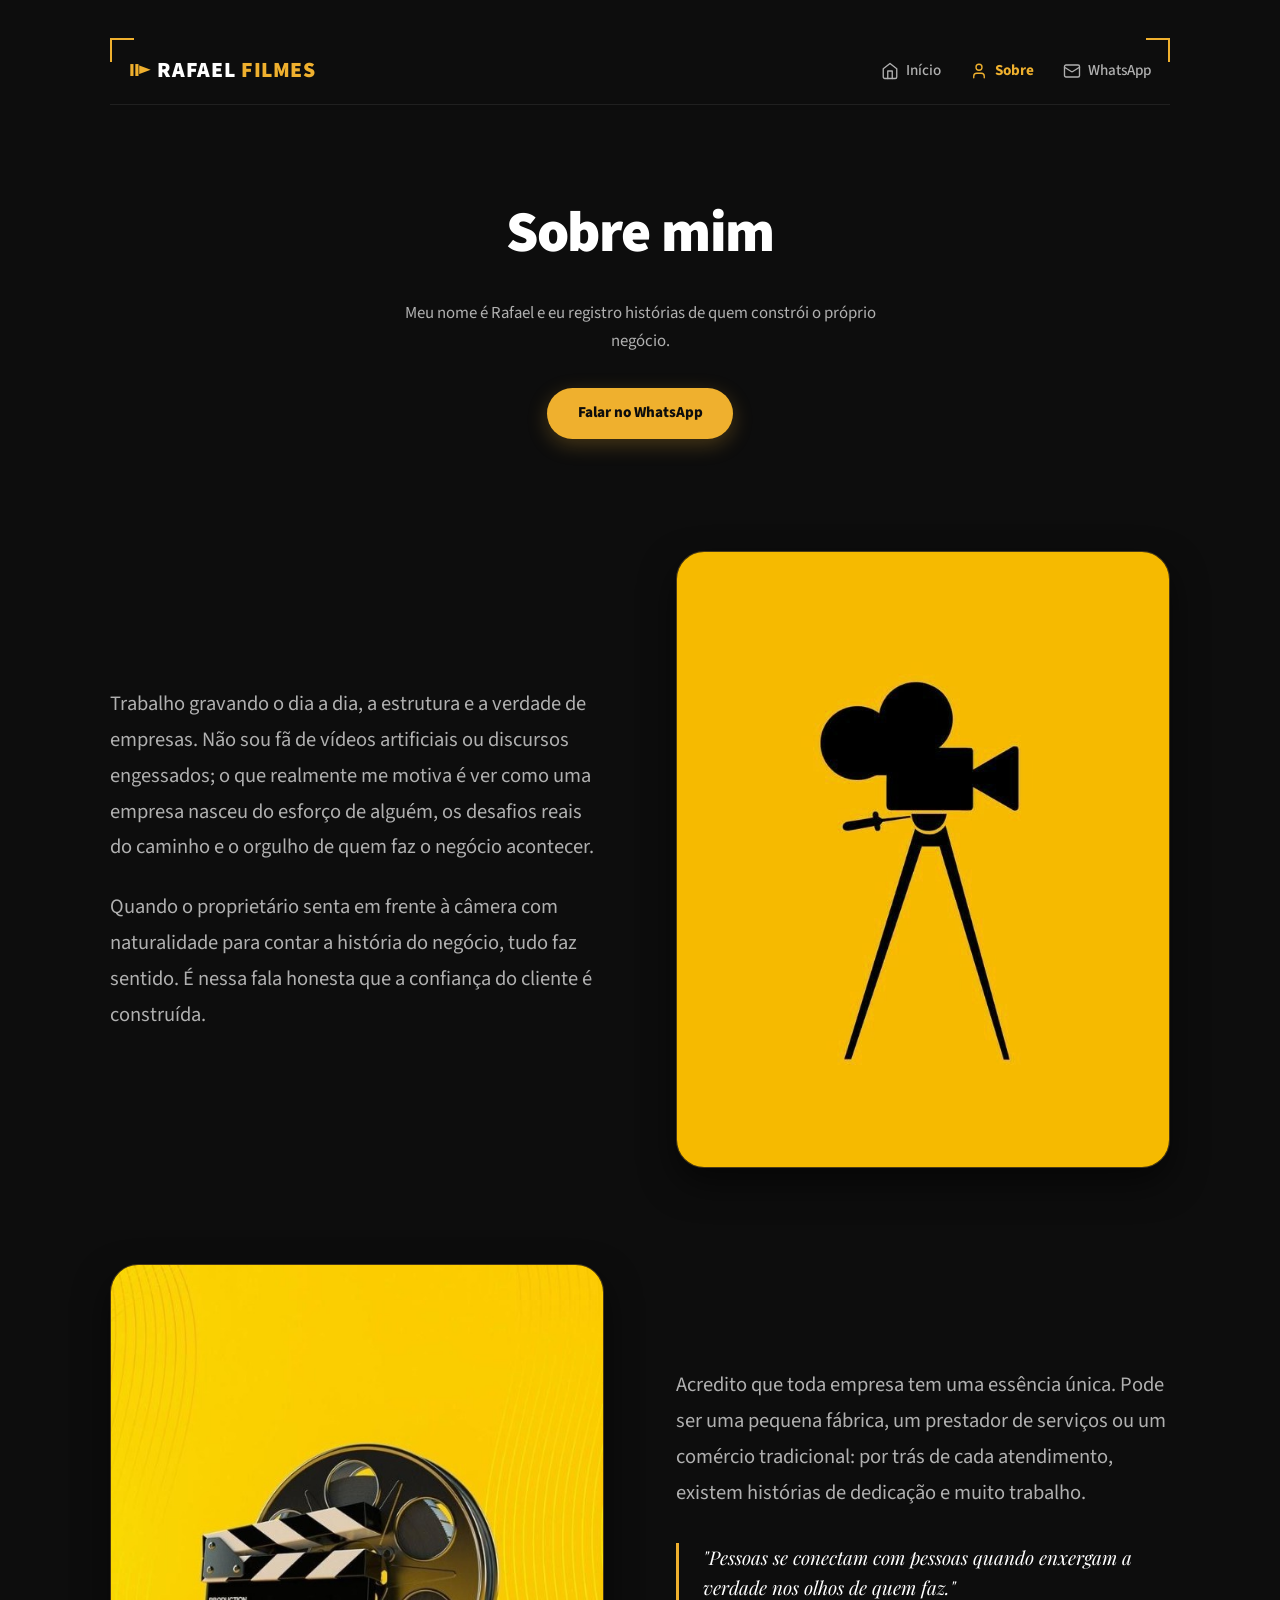
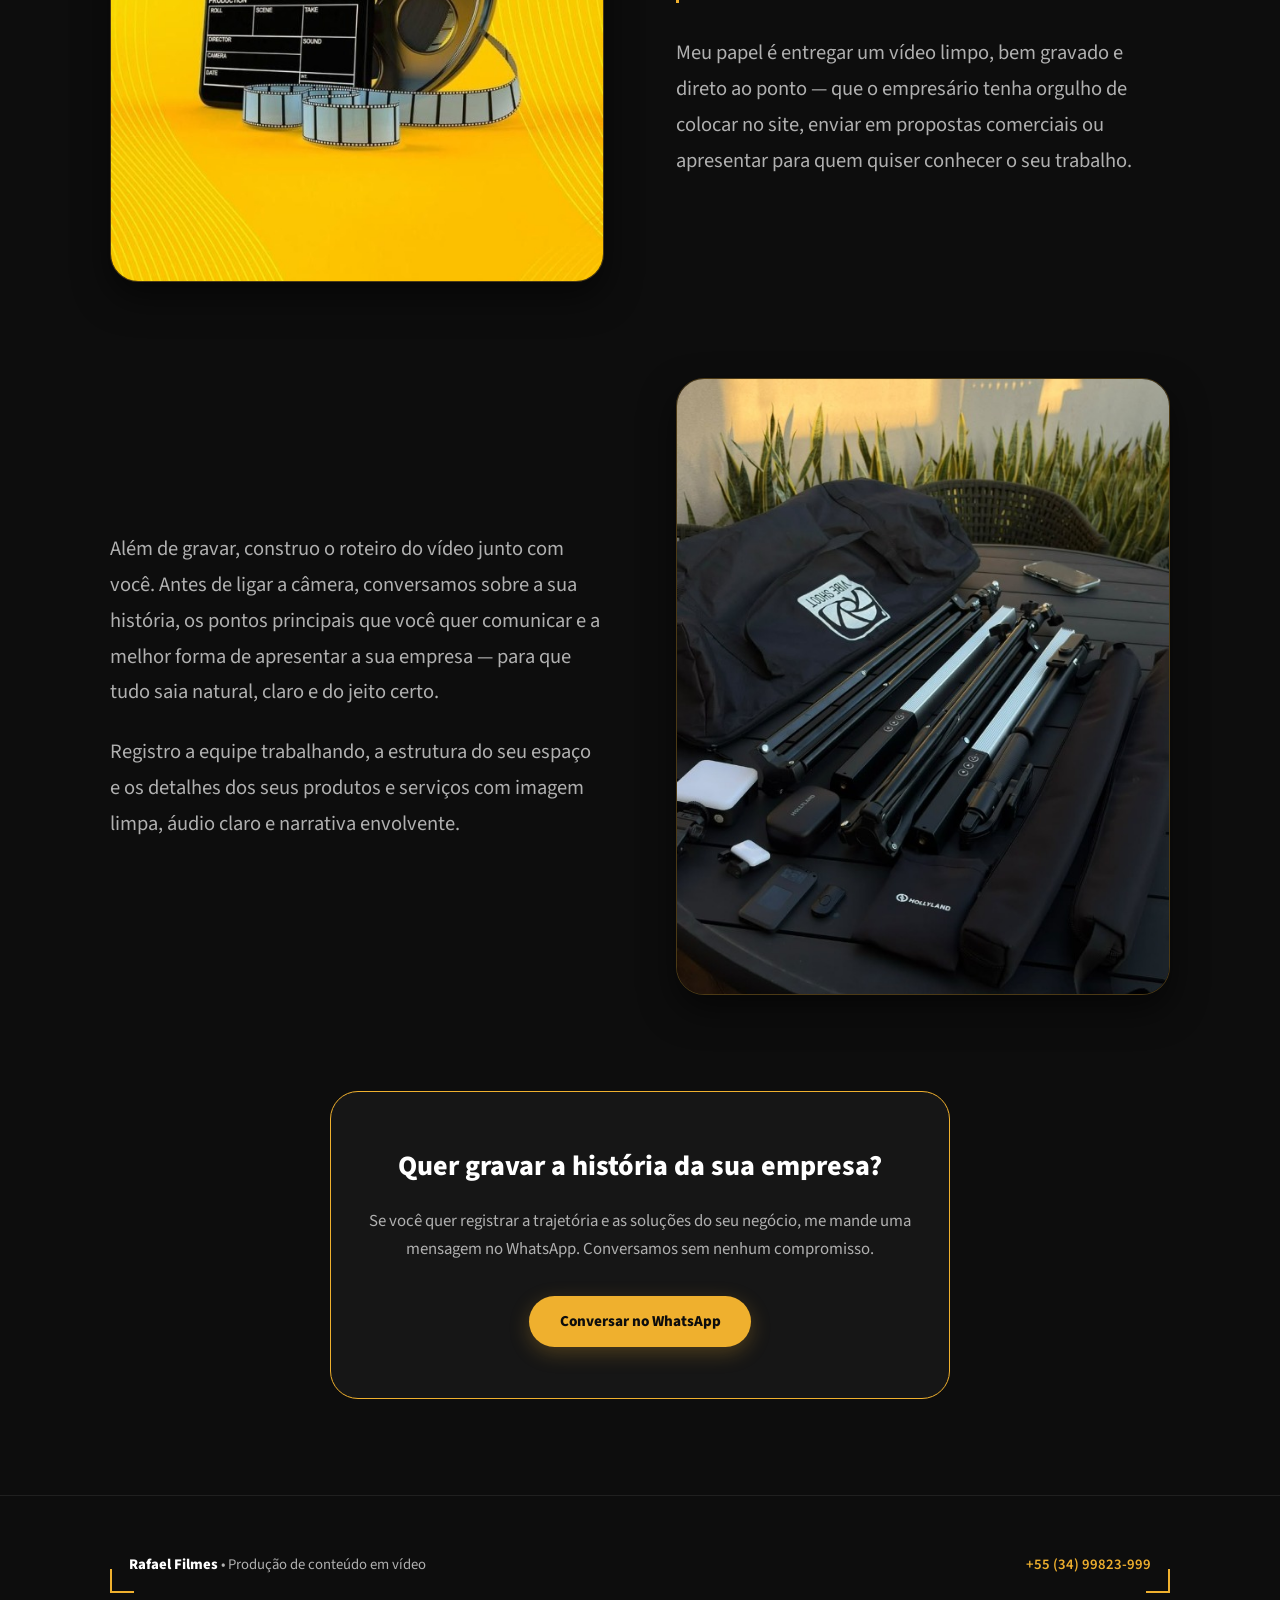
==== sobre.html @ fb89dd6b "perf(hero): trim static video frames, shorten scroll track, and contain camera size" ====
<!DOCTYPE html>
<html lang="pt-BR">
<head>
  <meta charset="UTF-8">
  <meta name="viewport" content="width=device-width, initial-scale=1.0">
  <title>Sobre &mdash; O Rafael</title>
  <meta name="description" content="Conheça um pouco sobre o trabalho da Rafael Filmes, registrando a trajetória e o dia a dia de empresas.">

  <!-- Fontes com proporções naturais e elegantes (sem achatamento) -->
  <link rel="preconnect" href="https://fonts.googleapis.com">
  <link rel="preconnect" href="https://fonts.gstatic.com" crossorigin>
  <link href="https://fonts.googleapis.com/css2?family=Playfair+Display:ital,wght@0,400;0,500;0,600;0,700;1,400;1,500;1,600&family=Source+Sans+3:ital,wght@0,300;0,400;0,500;0,600;0,700;0,900;1,300;1,400&display=swap" rel="stylesheet">

  <link rel="stylesheet" href="css/style.css?v=4">
</head>
<body>

  <!-- ==========================================================================
       HEADER MINIMALISTA
       ========================================================================== -->
  <header class="site-header">
    <div class="container header-row">
      <a href="index.html" class="logo">
        <span class="logo-icon">II&#9658;</span> RAFAEL <span class="logo-accent">FILMES</span>
      </a>

      <nav class="nav-links" id="navLinks">
        <a href="index.html" class="nav-item">
          <svg width="18" height="18" viewBox="0 0 24 24" fill="none" stroke="currentColor" stroke-width="1.8" stroke-linecap="round" stroke-linejoin="round">
            <path d="m3 9 9-7 9 7v11a2 2 0 0 1-2 2H5a2 2 0 0 1-2-2z"></path>
            <polyline points="9 22 9 12 15 12 15 22"></polyline>
          </svg>
          <span>Início</span>
        </a>

        <a href="sobre.html" class="nav-item active">
          <svg width="18" height="18" viewBox="0 0 24 24" fill="none" stroke="currentColor" stroke-width="1.8" stroke-linecap="round" stroke-linejoin="round">
            <path d="M19 21v-2a4 4 0 0 0-4-4H9a4 4 0 0 0-4 4v2"></path>
            <circle cx="12" cy="7" r="4"></circle>
          </svg>
          <span>Sobre</span>
        </a>

        <!-- Redirecionamento exclusivo para o WhatsApp -->
        <a href="https://wa.me/553499823999?text=Ol%C3%A1%20Rafael,%20vi%20sua%20p%C3%A1gina%20Sobre%20e%20gostaria%20de%20conversar%20sobre%20um%20v%C3%ADdeo." 
           class="nav-item" 
           target="_blank" 
           rel="noopener noreferrer">
          <svg width="18" height="18" viewBox="0 0 24 24" fill="none" stroke="currentColor" stroke-width="1.8" stroke-linecap="round" stroke-linejoin="round">
            <rect width="20" height="16" x="2" y="4" rx="2"></rect>
            <path d="m22 7-8.97 5.7a1.94 1.94 0 0 1-2.06 0L2 7"></path>
          </svg>
          <span>WhatsApp</span>
        </a>
      </nav>
    </div>
  </header>

  <!-- Cabeçalho Centralizado da Página — igual "Sobre mim" na referência -->
  <div class="container sobre-page-header">
    <h1 class="sobre-page-title">Sobre mim</h1>
    <p class="sobre-page-subtitle">
      Meu nome é Rafael e eu registro histórias de quem constrói o próprio negócio.
    </p>

    <!-- Apenas WhatsApp (sem outras redes sociais) -->
    <div class="sobre-wa-action">
      <a href="https://wa.me/553499823999?text=Ol%C3%A1%20Rafael,%20vi%20sua%20p%C3%A1gina%20Sobre%20e%20gostaria%20de%20conversar." 
         class="btn-pill-light" 
         target="_blank" 
         rel="noopener noreferrer">
        Falar no WhatsApp
      </a>
    </div>
  </div>

  <main class="container sobre-page">
    <!-- Bloco 1: Texto Esquerda | Foto Direita -->
    <section class="story-block">
      <div class="story-text">
        <p>
          Trabalho gravando o dia a dia, a estrutura e a verdade de empresas. Não sou fã de vídeos artificiais ou discursos engessados; o que realmente me motiva é ver como uma empresa nasceu do esforço de alguém, os desafios reais do caminho e o orgulho de quem faz o negócio acontecer.
        </p>
        <p>
          Quando o proprietário senta em frente à câmera com naturalidade para contar a história do negócio, tudo faz sentido. É nessa fala honesta que a <strong>confiança do cliente</strong> é construída.
        </p>
      </div>

      <div class="story-photo">
        <img src="img/sobre-foto-1.jpg" alt="Produção audiovisual Rafael Filmes">
      </div>
    </section>

    <!-- Bloco 2: Foto Esquerda | Texto Direita -->
    <section class="story-block reversed">
      <div class="story-text">
        <p>
          Acredito que toda empresa tem uma essência única. Pode ser uma pequena fábrica, um prestador de serviços ou um comércio tradicional: por trás de cada atendimento, existem histórias de dedicação e muito trabalho.
        </p>

        <div class="quote-box">
          <p class="quote-quote">
            "Pessoas se conectam com pessoas quando enxergam a verdade nos olhos de quem faz."
          </p>
        </div>

        <p>
          Meu papel é entregar um vídeo limpo, bem gravado e direto ao ponto — que o empresário tenha orgulho de colocar no site, enviar em propostas comerciais ou apresentar para quem quiser conhecer o seu trabalho.
        </p>
      </div>

      <div class="story-photo">
        <img src="img/sobre-foto-2.jpg" alt="Cinema e produção de vídeo Rafael Filmes">
      </div>
    </section>

    <!-- Bloco 3: Texto Esquerda | Foto com Câmera Direita -->
    <section class="story-block">
      <div class="story-text">
        <p>
          Além de gravar, <strong>construo o roteiro do vídeo</strong> junto com você. Antes de ligar a câmera, conversamos sobre a sua história, os pontos principais que você quer comunicar e a melhor forma de apresentar a sua empresa — para que tudo saia natural, claro e do jeito certo.
        </p>
        <p>
          Registro a equipe trabalhando, a estrutura do seu espaço e os detalhes dos seus produtos e serviços com imagem limpa, áudio claro e narrativa envolvente.
        </p>
      </div>

      <div class="story-photo">
        <img src="img/equipamentos-rafael.jpg" alt="Equipamentos de gravação Rafael Filmes">
      </div>
    </section>

    <!-- Convite Final Exclusivo para WhatsApp -->
    <section class="sobre-cta-box">
      <h2 class="sobre-cta-title">Quer gravar a história da sua empresa?</h2>
      <p class="sobre-cta-desc">
        Se você quer registrar a trajetória e as soluções do seu negócio, me mande uma mensagem no WhatsApp. Conversamos sem nenhum compromisso.
      </p>

      <a href="https://wa.me/553499823999?text=Ol%C3%A1%20Rafael,%20vi%20sua%20p%C3%A1gina%20Sobre%20e%20gostaria%20de%20conversar%20sobre%20um%20v%C3%ADdeo." 
         class="btn-pill-light" 
         target="_blank" 
         rel="noopener noreferrer">
        Conversar no WhatsApp
      </a>
    </section>

  </main>

  <!-- Rodapé Simples -->
  <footer class="site-footer">
    <div class="container footer-row">
      <span><strong>Rafael Filmes</strong> &bull; Produção de conteúdo em vídeo</span>
      <a href="https://wa.me/553499823999" target="_blank" rel="noopener noreferrer" class="footer-wa">
        +55 (34) 99823-999
      </a>
    </div>
  </footer>

  <!-- Script Menu Mobile -->
  <script>
    var menuToggle = document.getElementById('menuToggle');
    var navLinks = document.getElementById('navLinks');
    if (menuToggle && navLinks) {
      menuToggle.addEventListener('click', function () {
        var isOpen = navLinks.classList.toggle('is-open');
        menuToggle.classList.toggle('is-active', isOpen);
        menuToggle.setAttribute('aria-expanded', isOpen);
      });
      navLinks.querySelectorAll('.nav-item').forEach(function (link) {
        link.addEventListener('click', function () {
          navLinks.classList.remove('is-open');
          menuToggle.classList.remove('is-active');
          menuToggle.setAttribute('aria-expanded', 'false');
        });
      });
    }
  </script>

</body>
</html>
---- css/style.css ----
/* ==========================================================================
   RAFAEL FILMES // TIPOGRAFIA IDÊNTICA À REFERÊNCIA (caioaugusto.com)
   Fontes: Source Sans 3 (sans) + Playfair Display (serif)
   ========================================================================== */

:root {
  --bg: #0d0d0d;
  --bg-card: #161616;
  --surface-light: #f2f1ec;
  --text-cream: #ffffff;
  --text-muted: #b0b0b0;
  --text-subtle: #888888;
  --accent-gold: #efb02e;

  --border-subtle: rgba(239, 176, 46, 0.28);
  --border-hover: rgba(239, 176, 46, 0.75);

  --btn-light-bg: #efb02e;
  --btn-light-text: #0d0d0d;

  /* Fontes exatas da referência */
  --font-sans: 'Source Sans 3', 'Source Sans Pro', -apple-system, BlinkMacSystemFont, sans-serif;
  --font-serif: 'Playfair Display', Georgia, serif;
}

/* Reset */
*, *::before, *::after {
  box-sizing: border-box;
  margin: 0;
  padding: 0;
}

html {
  color-scheme: dark;
  font-size: 16px;
}

body {
  background-color: var(--bg);
  color: var(--text-cream);
  font-family: var(--font-sans);
  font-weight: 400;
  line-height: 1.7;
  -webkit-font-smoothing: antialiased;
  -moz-osx-font-smoothing: grayscale;
  min-height: 100vh;
  display: flex;
  flex-direction: column;
}

.container {
  width: 100%;
  max-width: 1060px;
  margin: 0 auto;
  padding: 0 2rem;
}

/* ==========================================================================
   HEADER (COM CANTONEIRAS DOURADAS DA IMAGEM)
   ========================================================================== */
.site-header {
  position: relative;
  padding: 2.4rem 0 1.5rem 0;
}

.header-row {
  position: relative;
  display: flex;
  align-items: center;
  justify-content: space-between;
  padding: 0.9rem 1.2rem;
  border-bottom: 1px solid rgba(255, 255, 255, 0.08);
}

.header-row::before,
.header-row::after {
  content: '';
  position: absolute;
  top: 0;
  width: 24px;
  height: 24px;
  border-top: 2px solid var(--accent-gold);
  pointer-events: none;
}

.header-row::before {
  left: 0;
  border-left: 2px solid var(--accent-gold);
}

.header-row::after {
  right: 0;
  border-right: 2px solid var(--accent-gold);
}

.logo {
  font-family: var(--font-sans);
  font-size: 1.35rem;
  font-weight: 900;
  color: var(--text-cream);
  text-decoration: none;
  letter-spacing: 0.03em;
  display: inline-flex;
  align-items: center;
  gap: 0.35rem;
}

.logo-icon {
  color: var(--accent-gold);
  font-size: 1.15rem;
  letter-spacing: -0.05em;
  margin-right: 0.15rem;
}

.logo-accent {
  color: var(--accent-gold);
}

.nav-links {
  display: flex;
  align-items: center;
  gap: 1.8rem;
}

.nav-item {
  display: inline-flex;
  align-items: center;
  gap: 0.45rem;
  color: var(--text-muted);
  text-decoration: none;
  font-family: var(--font-sans);
  font-size: 0.95rem;
  font-weight: 500;
  transition: color 0.2s ease;
}

.nav-item svg {
  stroke-width: 1.8;
}

.nav-item:hover,
.nav-item.active {
  color: var(--accent-gold);
}

.nav-item.active {
  font-weight: 700;
}

/* Botão Menu Hamburger no celular (estilo limpo minimalista) */
.menu-toggle {
  display: none;
  flex-direction: column;
  justify-content: center;
  align-items: center;
  gap: 5px;
  width: 38px;
  height: 38px;
  background: transparent;
  border: none;
  cursor: pointer;
  padding: 0;
  z-index: 100;
}

.menu-toggle span {
  display: block;
  width: 22px;
  height: 2px;
  background-color: var(--text-cream);
  border-radius: 2px;
  transition: transform 0.25s ease, opacity 0.25s ease;
}

.menu-toggle.is-active span:nth-child(1) {
  transform: translateY(7px) rotate(45deg);
}

.menu-toggle.is-active span:nth-child(2) {
  opacity: 0;
}

.menu-toggle.is-active span:nth-child(3) {
  transform: translateY(-7px) rotate(-45deg);
}

/* ==========================================================================
   HERO PRINCIPAL (VÍDEO DE FUNDO TRAVADO NO SCROLL + GRADIENTE DE LEITURA)
   ========================================================================== */
.hero-scroll-track {
  position: relative;
  height: 185vh;
}

.hero-sticky-stage {
  position: sticky;
  top: 0;
  height: 100vh;
  height: 100dvh;
  display: flex;
  flex-direction: column;
  background-color: var(--bg);
  overflow: hidden;
  z-index: 20;
}

.hero-bg-video-layer {
  position: absolute;
  inset: 0;
  width: 100%;
  height: 100%;
  z-index: 0;
  display: flex;
  align-items: center;
  justify-content: flex-end;
  padding-right: 4vw;
  padding-top: 3rem;
  pointer-events: none;
  overflow: hidden;
  background-color: var(--bg);
}

.hero-scroll-video {
  width: min(68vw, 820px);
  height: min(72vh, 520px);
  object-fit: contain;
  object-position: center center;
  display: block;
  background-color: var(--bg);
  pointer-events: none;
  user-select: none;
}

.hero-scroll-video::-webkit-media-controls {
  display: none !important;
}

.hero-bg-gradient {
  position: absolute;
  inset: 0;
  background:
    linear-gradient(
      90deg,
      rgba(13, 13, 13, 0.86) 0%,
      rgba(13, 13, 13, 0.62) 45%,
      rgba(13, 13, 13, 0.28) 100%
    ),
    linear-gradient(
      180deg,
      rgba(13, 13, 13, 0.55) 0%,
      rgba(13, 13, 13, 0.2) 50%,
      rgba(13, 13, 13, 0.85) 100%
    );
  pointer-events: none;
}

.hero-sticky-stage .site-header {
  position: relative;
  z-index: 3;
}

.hero-section-wrap {
  position: relative;
  z-index: 2;
  flex: 1;
  display: flex;
  align-items: center;
  padding-top: 2rem;
  padding-bottom: 3.5rem;
}

.hero-minimal {
  width: 100%;
  display: flex;
  align-items: center;
}

.hero-text-col {
  max-width: 580px;
  text-shadow: 0 2px 18px rgba(0, 0, 0, 0.75);
}

/* "EU SOU" — tiny, uppercase, muito apagado, letra-espaçada */
.hero-kicker {
  font-family: var(--font-sans);
  font-size: 0.72rem;
  letter-spacing: 0.28em;
  text-transform: uppercase;
  color: rgba(255, 255, 255, 0.78);
  margin-bottom: 0.8rem;
  font-weight: 400;
}

/* Nome principal — Source Sans 3, peso 900 (ultra bold), enorme */
.hero-name {
  font-family: var(--font-sans);
  font-size: clamp(3.2rem, 6vw, 4.8rem);
  font-weight: 900;
  color: var(--text-cream);
  line-height: 1.05;
  letter-spacing: -0.02em;
  margin-bottom: 1.2rem;
}

/* Subtítulo — Playfair Display, itálico, cor cream */
.hero-subtitle {
  font-family: var(--font-serif);
  font-size: clamp(1.15rem, 2vw, 1.45rem);
  font-style: italic;
  font-weight: 400;
  color: var(--text-cream);
  line-height: 1.45;
  margin-bottom: 1.6rem;
  opacity: 0.92;
}

/* Bio — Source Sans 3, peso 400 */
.hero-bio {
  font-family: var(--font-sans);
  font-size: 1.22rem;
  color: rgba(255, 255, 255, 0.88);
  line-height: 1.8;
  margin-bottom: 2.4rem;
  font-weight: 400;
}

.hero-actions {
  display: flex;
  align-items: center;
  gap: 1.2rem;
  flex-wrap: wrap;
}

/* Botão Principal Amarelo Âmbar (Estilo da Imagem) */
.btn-pill-light {
  display: inline-flex;
  align-items: center;
  justify-content: center;
  padding: 0.78rem 1.9rem;
  border-radius: 999px;
  background-color: var(--btn-light-bg);
  color: var(--btn-light-text);
  font-family: var(--font-sans);
  font-weight: 800;
  font-size: 0.95rem;
  text-decoration: none;
  transition: all 0.25s ease;
  box-shadow: 0 6px 20px rgba(239, 176, 46, 0.25);
  text-shadow: none;
}

.btn-pill-light:hover {
  background-color: #ffc247;
  transform: translateY(-2px);
  box-shadow: 0 10px 25px rgba(239, 176, 46, 0.4);
}

/* Botão Contorno "WhatsApp" */
.btn-pill-outline {
  display: inline-flex;
  align-items: center;
  gap: 0.6rem;
  padding: 0.75rem 1.8rem;
  border-radius: 999px;
  background-color: rgba(13, 13, 13, 0.45);
  backdrop-filter: blur(4px);
  color: var(--text-cream);
  border: 1.5px solid var(--accent-gold);
  font-family: var(--font-sans);
  font-weight: 600;
  font-size: 0.95rem;
  text-decoration: none;
  transition: all 0.25s ease;
  text-shadow: none;
}

.btn-pill-outline:hover {
  border-color: #ffc247;
  background-color: rgba(239, 176, 46, 0.14);
  transform: translateY(-2px);
}

/* ==========================================================================
   SEÇÃO ALGUNS TRABALHOS FEITOS POR MIM
   ========================================================================== */
.home-portfolio-section {
  padding: 5rem 0 6rem 0;
  border-top: 1px solid rgba(255, 255, 255, 0.08);
}

.portfolio-header {
  text-align: center;
  max-width: 680px;
  margin: 0 auto 3.5rem auto;
}

.portfolio-kicker {
  font-family: var(--font-sans);
  font-size: 0.75rem;
  letter-spacing: 0.24em;
  text-transform: uppercase;
  color: var(--accent-gold);
  margin-bottom: 0.8rem;
  font-weight: 700;
}

.portfolio-title {
  font-family: var(--font-sans);
  font-size: clamp(2rem, 3.8vw, 2.6rem);
  font-weight: 900;
  color: var(--text-cream);
  line-height: 1.15;
  letter-spacing: -0.02em;
  margin-bottom: 1rem;
}

.portfolio-subtitle {
  font-family: var(--font-sans);
  font-size: 1.1rem;
  color: var(--text-muted);
  line-height: 1.7;
}

.portfolio-grid {
  display: grid;
  grid-template-columns: repeat(3, 1fr);
  gap: 2rem;
}

.portfolio-card {
  background-color: var(--bg-card);
  border: 1.5px solid var(--border-subtle);
  border-radius: 20px;
  overflow: hidden;
  transition: transform 0.25s ease, border-color 0.25s ease, box-shadow 0.25s ease;
  display: flex;
  flex-direction: column;
}

.portfolio-card:hover {
  transform: translateY(-4px);
  border-color: var(--accent-gold);
  box-shadow: 0 16px 36px rgba(0, 0, 0, 0.55);
}

.portfolio-video-wrap {
  width: 100%;
  aspect-ratio: 9 / 16;
  background-color: #090909;
  position: relative;
  overflow: hidden;
  cursor: pointer;
}

.portfolio-video {
  width: 100%;
  height: 100%;
  object-fit: cover;
  display: block;
}

.portfolio-play-btn {
  position: absolute;
  top: 50%;
  left: 50%;
  transform: translate(-50%, -50%);
  width: auto;
  height: auto;
  border: none;
  background: transparent;
  color: #ffffff;
  filter: drop-shadow(0 3px 10px rgba(0, 0, 0, 0.7));
  display: flex;
  align-items: center;
  justify-content: center;
  padding: 0;
  cursor: pointer;
  transition: opacity 0.25s ease, transform 0.25s ease, color 0.25s ease;
}

.portfolio-play-btn svg {
  width: 44px;
  height: 44px;
}

.portfolio-video-wrap:hover .portfolio-play-btn {
  transform: translate(-50%, -50%) scale(1.12);
  background: transparent;
  color: var(--accent-gold);
}

.portfolio-video-wrap.is-playing .portfolio-play-btn {
  opacity: 0;
  pointer-events: none;
}

.portfolio-card-info {
  padding: 1.4rem 1.4rem 1.6rem 1.4rem;
  display: flex;
  flex-direction: column;
  gap: 0.4rem;
}

.portfolio-card-category {
  font-family: var(--font-sans);
  font-size: 0.75rem;
  letter-spacing: 0.16em;
  text-transform: uppercase;
  color: var(--accent-gold);
  font-weight: 700;
}

.portfolio-card-title {
  font-family: var(--font-sans);
  font-size: 1.15rem;
  font-weight: 700;
  color: var(--text-cream);
  line-height: 1.3;
}

.portfolio-footer-cta {
  display: flex;
  justify-content: center;
  margin-top: 2.8rem;
}

/* ==========================================================================
   SEÇÃO: SERVIÇOS E COMO CONTRATAR (AGREGAMENTOS DA IMAGEM ENVIADA)
   ========================================================================== */
.services-clapper-section {
  padding: 5.5rem 0 6rem 0;
  border-top: 1px solid rgba(255, 255, 255, 0.08);
}

/* Claquete Cinematográfica */
.clapper-banner {
  margin-bottom: 3.5rem;
}

.clapper-stripes {
  height: 44px;
  border-radius: 10px 10px 0 0;
  background-color: #121212;
  background-image:
    linear-gradient(180deg, transparent 42%, #0d0d0d 42%, #0d0d0d 58%, transparent 58%),
    repeating-linear-gradient(
      -62deg,
      var(--accent-gold) 0px,
      var(--accent-gold) 22px,
      #141414 22px,
      #141414 44px
    );
  border: 1px solid rgba(239, 176, 46, 0.4);
  border-bottom: none;
}

.clapper-headline-box {
  background-color: #111111;
  border: 1.5px solid rgba(255, 255, 255, 0.75);
  padding: 2rem 2.2rem;
}

.clapper-headline {
  font-family: var(--font-sans);
  font-size: clamp(1.85rem, 4.5vw, 3.1rem);
  font-weight: 900;
  color: #ffffff;
  line-height: 1.12;
  letter-spacing: 0.01em;
  text-transform: uppercase;
}

/* Blocos de Serviços */
.services-block {
  margin-bottom: 3rem;
}

.services-section-label {
  font-family: var(--font-sans);
  font-size: 1.5rem;
  font-weight: 800;
  color: #ffffff;
  margin-bottom: 1.2rem;
  letter-spacing: -0.01em;
}

.services-cards-grid {
  display: grid;
  grid-template-columns: repeat(2, 1fr);
  gap: 1.5rem;
}

/* Cards Claros Off-White (#F2F1EC) — "Como posso te atender" */
.service-card-light {
  background-color: var(--surface-light);
  color: #111111;
  border-radius: 20px;
  padding: 2rem 1.8rem;
  box-shadow: 0 12px 30px rgba(0, 0, 0, 0.35);
}

.service-card-light .service-card-title {
  font-family: var(--font-sans);
  font-size: 1.45rem;
  font-weight: 900;
  color: #0d0d0d;
  margin-bottom: 0.2rem;
}

.service-card-light .service-card-sub {
  font-family: var(--font-sans);
  font-size: 1rem;
  color: #666666;
  margin-bottom: 1.3rem;
  font-weight: 400;
}

.service-card-light .service-bullet-list {
  list-style: none;
  display: flex;
  flex-direction: column;
  gap: 0.65rem;
}

.service-card-light .service-bullet-list li {
  position: relative;
  padding-left: 1.25rem;
  font-size: 1.05rem;
  font-weight: 500;
  color: #1c1c1c;
  line-height: 1.45;
}

.service-card-light .service-bullet-list li::before {
  content: '';
  position: absolute;
  left: 0;
  top: 0.52em;
  width: 8px;
  height: 8px;
  border-radius: 50%;
  background-color: var(--accent-gold);
}

/* Cards Escuros com Borda Dourada — "Como contratar" */
.service-card-dark {
  background-color: var(--bg-card);
  border: 1.5px solid var(--accent-gold);
  border-radius: 20px;
  padding: 2rem 1.8rem;
  color: #ffffff;
  display: flex;
  flex-direction: column;
}

.service-card-dark .service-card-title {
  font-family: var(--font-sans);
  font-size: 1.45rem;
  font-weight: 900;
  color: #ffffff;
  margin-bottom: 0.2rem;
}

.service-card-dark .service-card-sub {
  font-family: var(--font-sans);
  font-size: 1rem;
  color: #9e9e9e;
  margin-bottom: 1.3rem;
  font-weight: 400;
}

.service-card-dark .service-bullet-list {
  list-style: none;
  display: flex;
  flex-direction: column;
  gap: 0.65rem;
}

.service-card-dark .service-bullet-list li {
  position: relative;
  padding-left: 1.25rem;
  font-size: 1.05rem;
  font-weight: 400;
  color: #e8e8e8;
  line-height: 1.45;
}

.service-card-dark .service-bullet-list li::before {
  content: '';
  position: absolute;
  left: 0;
  top: 0.52em;
  width: 8px;
  height: 8px;
  border-radius: 50%;
  background-color: var(--accent-gold);
}

/* Aviso Sem Multa dentro do Card Recorrente */
.service-badge-notice {
  margin-top: 1.5rem;
  background-color: #242424;
  border-radius: 14px;
  padding: 1rem 1.15rem;
  display: flex;
  align-items: center;
  gap: 0.85rem;
  color: #ffffff;
  font-size: 0.96rem;
  line-height: 1.35;
}

.service-badge-notice svg {
  color: var(--accent-gold);
  flex-shrink: 0;
}

/* Botão Largo Amarelo Âmbar: "Faça seu orçamento" */
.cta-banner-amber {
  margin-top: 0.5rem;
  display: flex;
  align-items: center;
  justify-content: space-between;
  width: 100%;
  background-color: var(--accent-gold);
  color: #0d0d0d;
  text-decoration: none;
  padding: 1.45rem 2.2rem;
  border-radius: 20px;
  font-family: var(--font-sans);
  font-size: clamp(1.35rem, 2.5vw, 1.75rem);
  font-weight: 900;
  letter-spacing: -0.01em;
  transition: transform 0.25s ease, background-color 0.25s ease, box-shadow 0.25s ease;
  box-shadow: 0 12px 30px rgba(239, 176, 46, 0.22);
}

.cta-banner-amber:hover {
  background-color: #ffc247;
  transform: translateY(-3px);
  box-shadow: 0 16px 36px rgba(239, 176, 46, 0.36);
}

/* ==========================================================================
   SEÇÃO SOBRE CENTRALIZADA (IDÊNTICA À REFERÊNCIA)
   ========================================================================== */
.home-sobre-section {
  padding: 6.5rem 0 7rem 0;
  border-top: 1px solid rgba(255, 255, 255, 0.08);
  text-align: center;
}

.home-sobre-title {
  font-family: var(--font-sans);
  font-size: clamp(2rem, 3.8vw, 2.6rem);
  font-weight: 900;
  color: var(--text-cream);
  margin-bottom: 1.4rem;
  letter-spacing: -0.015em;
}

.home-sobre-desc {
  font-family: var(--font-sans);
  font-size: 1.2rem;
  font-weight: 400;
  line-height: 1.8;
  color: var(--text-muted);
  max-width: 660px;
  margin: 0 auto 2.2rem auto;
}

.home-sobre-link {
  display: inline-flex;
  align-items: center;
  gap: 0.4rem;
  font-family: var(--font-sans);
  font-size: 0.85rem;
  font-weight: 700;
  letter-spacing: 0.16em;
  text-transform: uppercase;
  color: var(--accent-gold);
  text-decoration: none;
  border-bottom: 1.5px solid var(--accent-gold);
  padding-bottom: 0.35rem;
  transition: all 0.25s ease;
}

.home-sobre-link:hover {
  color: #ffffff;
  border-color: #ffffff;
  transform: translateY(-1px);
}

/* ==========================================================================
   PÁGINA SOBRE MIM (SOBRE.HTML)
   ========================================================================== */

/* Cabeçalho centralizado da página Sobre — igual "Sobre mim" na referência */
.sobre-page-header {
  text-align: center;
  padding: 3.5rem 0 2.5rem 0;
}

/* "Sobre mim" — Source Sans 3, peso 700, grande */
.sobre-page-title {
  font-family: var(--font-sans);
  font-size: clamp(2.4rem, 5vw, 3.6rem);
  font-weight: 900;
  color: var(--text-cream);
  margin-bottom: 1rem;
  letter-spacing: -0.02em;
}

/* Subtítulo da página Sobre — peso 400, cor muted */
.sobre-page-subtitle {
  font-family: var(--font-sans);
  font-size: 1.05rem;
  font-weight: 400;
  color: var(--text-muted);
  max-width: 500px;
  margin: 0 auto 2rem auto;
  line-height: 1.7;
}

.sobre-page {
  padding: 0 0 6rem 0;
  flex: 1;
}

.sobre-hero-quote {
  text-align: center;
  max-width: 740px;
  margin: 0 auto 3rem auto;
}

.sobre-lead-quote {
  font-family: var(--font-serif);
  font-size: clamp(1.4rem, 2.5vw, 1.9rem);
  font-style: italic;
  font-weight: 400;
  color: var(--text-cream);
  line-height: 1.5;
  margin-bottom: 2rem;
}

.sobre-wa-action {
  display: flex;
  justify-content: center;
  margin-bottom: 4.5rem;
}

/* Blocos Alternados */
.story-block {
  display: grid;
  grid-template-columns: 1fr 1fr;
  gap: 4.5rem;
  align-items: center;
  margin-bottom: 6rem;
}

.story-block.reversed {
  direction: rtl;
}

.story-block.reversed > * {
  direction: ltr;
}

.story-text {
  font-family: var(--font-sans);
  font-size: 1.28rem;
  font-weight: 400;
  line-height: 1.75;
  color: var(--text-muted);
}

.story-text p {
  margin-bottom: 1.5rem;
}

.story-text p:last-child {
  margin-bottom: 0;
}

.story-text strong {
  color: var(--text-muted);
  font-weight: 400;
}

.quote-box {
  margin: 2rem 0;
  padding-left: 1.5rem;
  border-left: 3px solid var(--accent-gold);
}

.quote-quote {
  font-family: var(--font-serif);
  font-style: italic;
  font-size: 1.18rem;
  color: var(--text-cream);
  line-height: 1.6;
  margin-bottom: 0.4rem;
}

.quote-author {
  font-family: var(--font-sans);
  font-size: 0.8rem;
  color: var(--text-subtle);
  letter-spacing: 0.05em;
  text-transform: uppercase;
  font-weight: 600;
}

.story-photo {
  border-radius: 28px;
  overflow: hidden;
  aspect-ratio: 4 / 5;
  box-shadow: 0 15px 35px rgba(0, 0, 0, 0.55);
  border: 1.5px solid var(--border-subtle);
}

.story-photo img {
  width: 100%;
  height: 100%;
  object-fit: cover;
  display: block;
}

/* Convite Final do Sobre */
.sobre-cta-box {
  text-align: center;
  max-width: 620px;
  margin: 4rem auto 0 auto;
  padding: 3.2rem 2rem;
  background: var(--bg-card);
  border: 1.5px solid var(--accent-gold);
  border-radius: 28px;
}

.sobre-cta-title {
  font-family: var(--font-sans);
  font-size: 1.75rem;
  font-weight: 800;
  color: var(--text-cream);
  margin-bottom: 1rem;
}

.sobre-cta-desc {
  font-family: var(--font-sans);
  font-size: 1.05rem;
  color: var(--text-muted);
  font-weight: 400;
  line-height: 1.7;
  margin-bottom: 2rem;
}

/* ==========================================================================
   RODAPÉ (COM CANTONEIRAS DOURADAS DA IMAGEM)
   ========================================================================== */
.site-footer {
  padding: 2.5rem 0;
  border-top: 1px solid rgba(255, 255, 255, 0.08);
  margin-top: auto;
}

.footer-row {
  position: relative;
  display: flex;
  align-items: center;
  justify-content: space-between;
  flex-wrap: wrap;
  gap: 1rem;
  padding: 1rem 1.2rem;
  font-family: var(--font-sans);
  font-size: 0.92rem;
  color: var(--text-muted);
}

.footer-row strong {
  color: #ffffff;
  font-weight: 800;
}

.footer-row::before,
.footer-row::after {
  content: '';
  position: absolute;
  bottom: 0;
  width: 24px;
  height: 24px;
  border-bottom: 2px solid var(--accent-gold);
  pointer-events: none;
}

.footer-row::before {
  left: 0;
  border-left: 2px solid var(--accent-gold);
}

.footer-row::after {
  right: 0;
  border-right: 2px solid var(--accent-gold);
}

.footer-wa {
  color: var(--accent-gold);
  font-weight: 600;
  text-decoration: none;
  transition: color 0.2s ease;
}

.footer-wa:hover {
  color: #ffffff;
}

/* ==========================================================================
   RESPONSIVIDADE (CELULAR IDÊNTICO ÀS IMAGENS DE REFERÊNCIA)
   ========================================================================== */
@media (max-width: 768px) {
  .container {
    padding: 0 1.5rem;
  }

  /* Header Mobile: Links lado a lado no canto superior direito */
  .site-header {
    padding: 1.2rem 0 0.8rem 0;
  }

  .header-row {
    padding: 0.7rem 0.65rem;
    gap: 0.5rem;
  }

  .logo {
    font-size: 0.92rem;
    gap: 0.22rem;
    white-space: nowrap;
  }

  .logo-icon {
    font-size: 0.85rem;
  }

  .menu-toggle {
    display: none !important;
  }

  .nav-links {
    display: flex;
    align-items: center;
    gap: 0.7rem;
  }

  .nav-item {
    font-size: 0.8rem;
    gap: 0.25rem;
    white-space: nowrap;
  }

  .nav-item svg {
    width: 14px;
    height: 14px;
  }

  .services-cards-grid {
    grid-template-columns: 1fr;
  }

  .clapper-headline-box {
    padding: 1.5rem 1.3rem;
  }

  .cta-banner-amber {
    padding: 1.25rem 1.5rem;
    font-size: 1.25rem;
  }

  /* Hero Mobile (Vídeo de fundo com gradiente de leitura e textos centralizados) */
  .hero-scroll-track {
    height: 175vh;
  }

  .hero-bg-video-layer {
    justify-content: center;
    padding-right: 0;
    padding-top: 1.5rem;
  }

  .hero-scroll-video {
    width: 94vw;
    height: 50vh;
    object-fit: contain;
    object-position: center center;
  }

  .hero-bg-gradient {
    background:
      radial-gradient(
        circle at center,
        rgba(13, 13, 13, 0.58) 0%,
        rgba(13, 13, 13, 0.86) 100%
      );
  }

  .hero-section-wrap {
    padding-top: 1.5rem;
    padding-bottom: 2.5rem;
  }

  .hero-minimal {
    display: flex;
    flex-direction: column;
    justify-content: center;
    align-items: center;
  }

  .hero-text-col {
    text-align: center;
    max-width: 100%;
    margin: 0 auto;
  }

  .hero-kicker {
    text-align: center;
    font-size: 0.74rem;
    letter-spacing: 0.26em;
    margin-bottom: 0.7rem;
  }

  .hero-name {
    text-align: center;
    font-size: clamp(2.8rem, 11vw, 3.8rem);
    font-weight: 900;
    line-height: 1.05;
    letter-spacing: -0.02em;
    margin-bottom: 0.85rem;
  }

  .hero-subtitle {
    text-align: center;
    font-size: 1.2rem;
    line-height: 1.45;
    margin-bottom: 1.3rem;
    opacity: 0.92;
  }

  .hero-bio {
    text-align: center;
    font-size: 1.04rem;
    line-height: 1.72;
    margin: 0 auto 2rem auto;
    max-width: 480px;
  }

  .hero-actions {
    display: flex;
    justify-content: center;
    align-items: center;
    gap: 0.9rem;
    flex-wrap: wrap;
  }

  /* Carrossel de Vídeos no Celular (Deslizar/Arrastar para o lado - Imagem 2) */
  .home-portfolio-section {
    padding: 4.5rem 0 5rem 0;
  }

  .portfolio-header {
    margin-bottom: 2.2rem;
  }

  .portfolio-title {
    font-size: clamp(2rem, 8vw, 2.6rem);
  }

  .portfolio-grid {
    display: flex;
    flex-direction: row;
    overflow-x: auto;
    scroll-snap-type: x mandatory;
    -webkit-overflow-scrolling: touch;
    gap: 1.1rem;
    padding: 0.5rem 1.5rem 1.8rem 1.5rem;
    margin-left: -1.5rem;
    margin-right: -1.5rem;
    scrollbar-width: none;
    cursor: grab;
  }

  .portfolio-grid::-webkit-scrollbar {
    display: none;
  }

  .portfolio-grid.is-dragging {
    cursor: grabbing;
    scroll-snap-type: none;
    user-select: none;
  }

  .portfolio-card {
    flex: 0 0 83%;
    max-width: 83%;
    scroll-snap-align: center;
    border-radius: 20px;
  }

  .portfolio-footer-cta {
    margin-top: 1.8rem;
  }

  /* Seções Sobre e Blocos de História */
  .home-sobre-section {
    padding: 4.5rem 0 5rem 0;
  }

  .home-sobre-title {
    font-size: clamp(2rem, 7vw, 2.5rem);
  }

  .story-block,
  .story-block.reversed {
    grid-template-columns: 1fr;
    gap: 2.2rem;
    direction: ltr;
    margin-bottom: 4.5rem;
  }

  .story-photo {
    max-width: 100%;
    border-radius: 24px;
    margin: 0 auto;
  }

  .footer-row {
    flex-direction: column;
    text-align: center;
    gap: 0.8rem;
  }
}
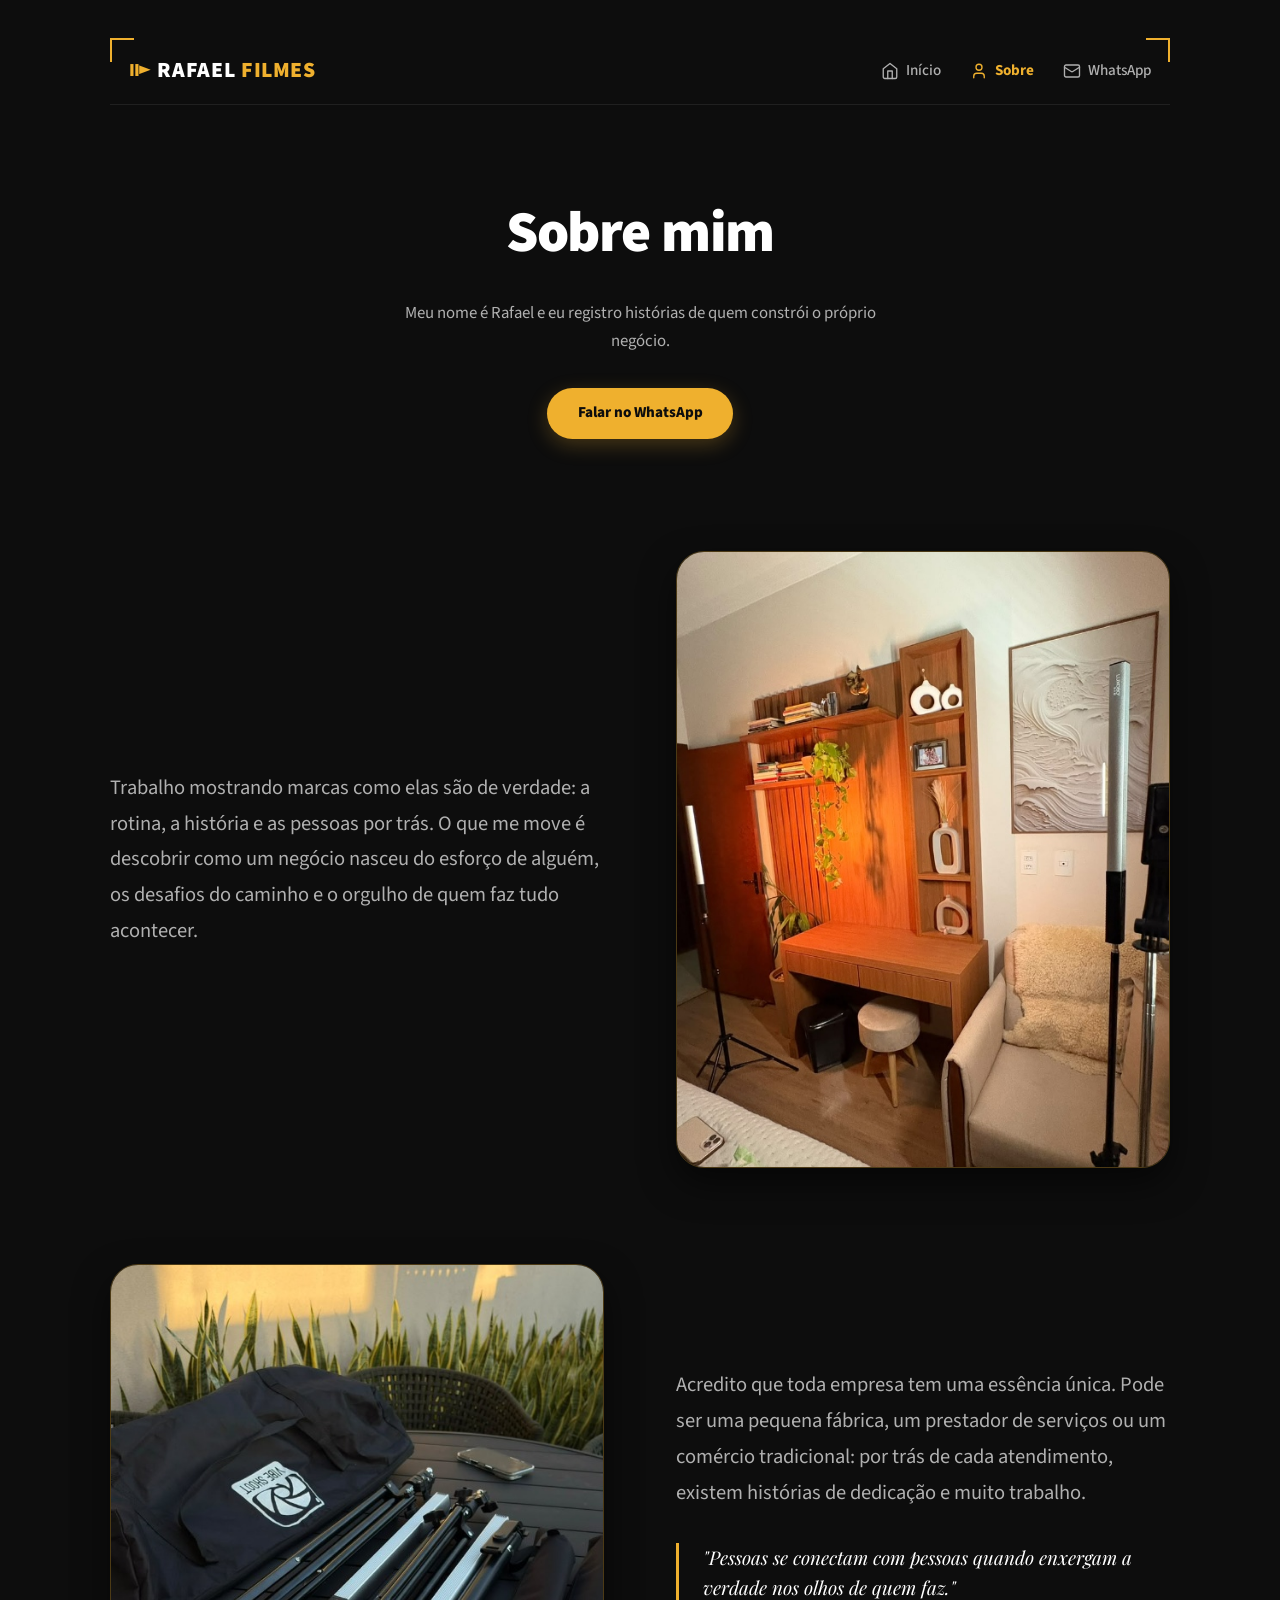
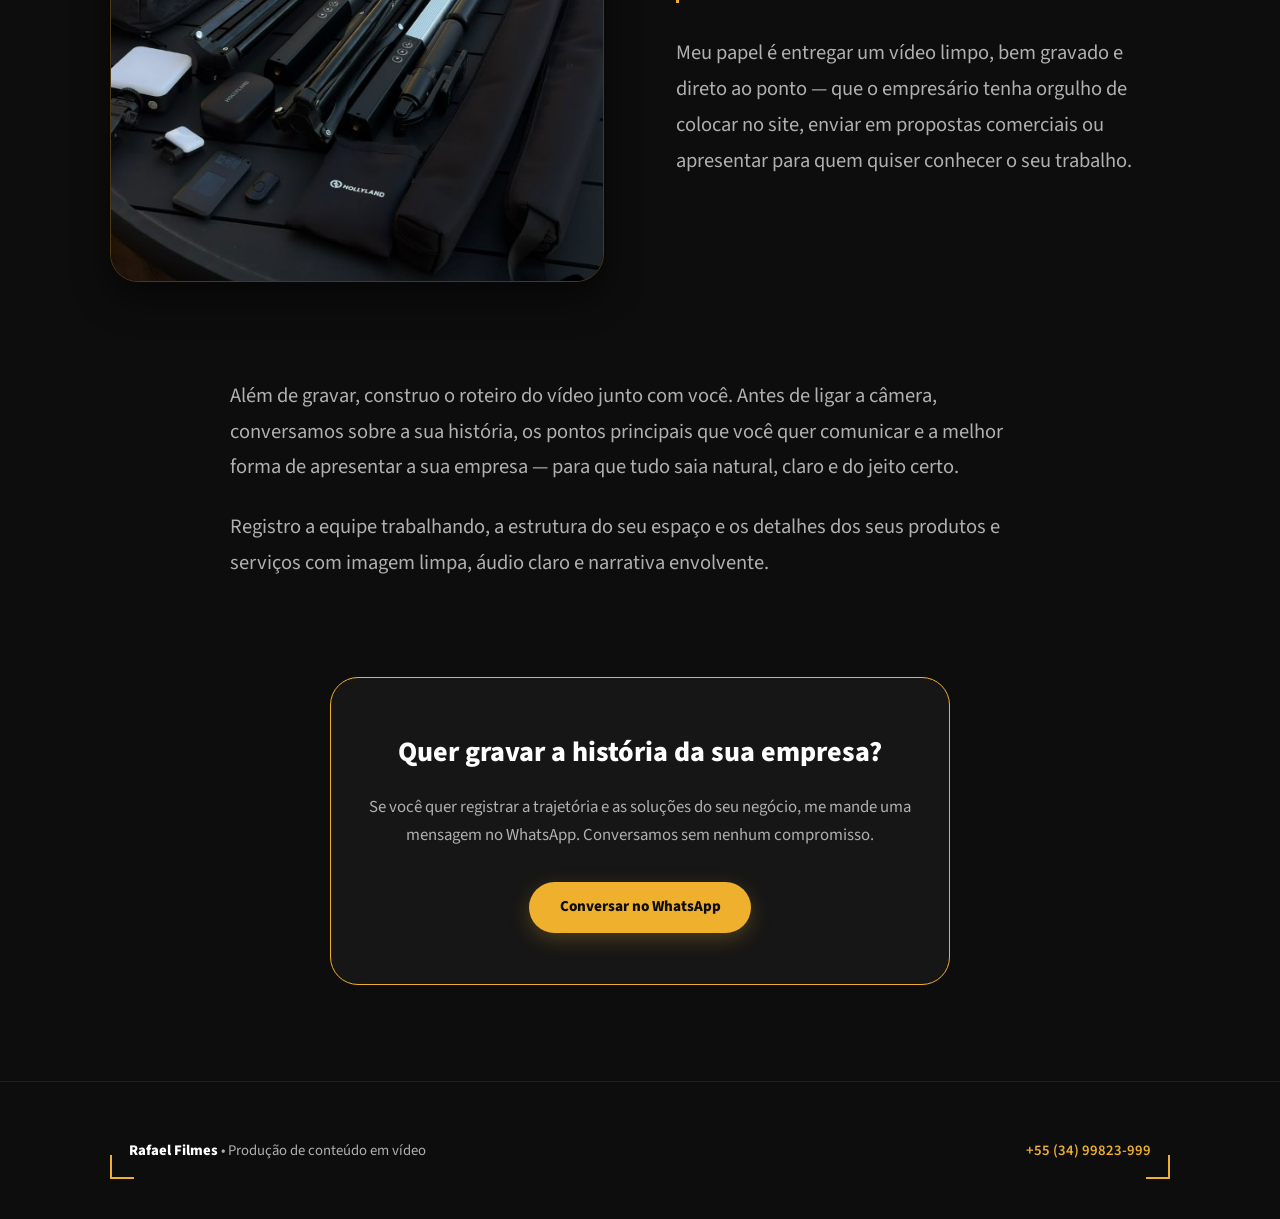
==== commit a77e4bb1: "feat(copy+sobre): atualizar textos da hero e secao sobre, atualizar fotos e ajustar layout sem foto " ====
--- a/sobre.html
+++ b/sobre.html
@@ -11,7 +11,7 @@
   <link rel="preconnect" href="https://fonts.gstatic.com" crossorigin>
   <link href="https://fonts.googleapis.com/css2?family=Playfair+Display:ital,wght@0,400;0,500;0,600;0,700;1,400;1,500;1,600&family=Source+Sans+3:ital,wght@0,300;0,400;0,500;0,600;0,700;0,900;1,300;1,400&display=swap" rel="stylesheet">
 
-  <link rel="stylesheet" href="css/style.css?v=4">
+  <link rel="stylesheet" href="css/style.css?v=11">
 </head>
 <body>
 
@@ -79,15 +79,12 @@
     <section class="story-block">
       <div class="story-text">
         <p>
-          Trabalho gravando o dia a dia, a estrutura e a verdade de empresas. Não sou fã de vídeos artificiais ou discursos engessados; o que realmente me motiva é ver como uma empresa nasceu do esforço de alguém, os desafios reais do caminho e o orgulho de quem faz o negócio acontecer.
-        </p>
-        <p>
-          Quando o proprietário senta em frente à câmera com naturalidade para contar a história do negócio, tudo faz sentido. É nessa fala honesta que a <strong>confiança do cliente</strong> é construída.
+          Trabalho mostrando marcas como elas são de verdade: a rotina, a história e as pessoas por trás. O que me move é descobrir como um negócio nasceu do esforço de alguém, os desafios do caminho e o orgulho de quem faz tudo acontecer.
         </p>
       </div>
 
       <div class="story-photo">
-        <img src="img/sobre-foto-1.jpg" alt="Produção audiovisual Rafael Filmes">
+        <img src="img/sobre-foto-1.jpg?v=2" alt="Produção audiovisual Rafael Filmes">
       </div>
     </section>
 
@@ -110,12 +107,12 @@
       </div>
 
       <div class="story-photo">
-        <img src="img/sobre-foto-2.jpg" alt="Cinema e produção de vídeo Rafael Filmes">
+        <img src="img/equipamentos-rafael.jpg" alt="Equipamentos de gravação Rafael Filmes">
       </div>
     </section>
 
-    <!-- Bloco 3: Texto Esquerda | Foto com Câmera Direita -->
-    <section class="story-block">
+    <!-- Bloco 3: Texto sem Imagem -->
+    <section class="story-block no-photo">
       <div class="story-text">
         <p>
           Além de gravar, <strong>construo o roteiro do vídeo</strong> junto com você. Antes de ligar a câmera, conversamos sobre a sua história, os pontos principais que você quer comunicar e a melhor forma de apresentar a sua empresa — para que tudo saia natural, claro e do jeito certo.
@@ -124,12 +121,7 @@
           Registro a equipe trabalhando, a estrutura do seu espaço e os detalhes dos seus produtos e serviços com imagem limpa, áudio claro e narrativa envolvente.
         </p>
       </div>
-
-      <div class="story-photo">
-        <img src="img/equipamentos-rafael.jpg" alt="Equipamentos de gravação Rafael Filmes">
-      </div>
     </section>
-
     <!-- Convite Final Exclusivo para WhatsApp -->
     <section class="sobre-cta-box">
       <h2 class="sobre-cta-title">Quer gravar a história da sua empresa?</h2>
--- a/css/style.css
+++ b/css/style.css
@@ -184,79 +184,33 @@
   transform: translateY(-7px) rotate(-45deg);
 }
 
+
+
+
+
+
+
+
+
+
+
+
+
+
+
+
 /* ==========================================================================
-   HERO PRINCIPAL (VÍDEO DE FUNDO TRAVADO NO SCROLL + GRADIENTE DE LEITURA)
+   HERO SIMPLES (SEM VÍDEO DE FUNDO — FUNDO ESCURO SÓLIDO)
    ========================================================================== */
-.hero-scroll-track {
+.hero-simple-stage {
   position: relative;
-  height: 185vh;
-}
-
-.hero-sticky-stage {
-  position: sticky;
-  top: 0;
-  height: 100vh;
-  height: 100dvh;
+  width: 100%;
+  background-color: var(--bg);
   display: flex;
   flex-direction: column;
-  background-color: var(--bg);
+  min-height: 100vh;
+  min-height: 100dvh;
   overflow: hidden;
-  z-index: 20;
-}
-
-.hero-bg-video-layer {
-  position: absolute;
-  inset: 0;
-  width: 100%;
-  height: 100%;
-  z-index: 0;
-  display: flex;
-  align-items: center;
-  justify-content: flex-end;
-  padding-right: 4vw;
-  padding-top: 3rem;
-  pointer-events: none;
-  overflow: hidden;
-  background-color: var(--bg);
-}
-
-.hero-scroll-video {
-  width: min(68vw, 820px);
-  height: min(72vh, 520px);
-  object-fit: contain;
-  object-position: center center;
-  display: block;
-  background-color: var(--bg);
-  pointer-events: none;
-  user-select: none;
-}
-
-.hero-scroll-video::-webkit-media-controls {
-  display: none !important;
-}
-
-.hero-bg-gradient {
-  position: absolute;
-  inset: 0;
-  background:
-    linear-gradient(
-      90deg,
-      rgba(13, 13, 13, 0.86) 0%,
-      rgba(13, 13, 13, 0.62) 45%,
-      rgba(13, 13, 13, 0.28) 100%
-    ),
-    linear-gradient(
-      180deg,
-      rgba(13, 13, 13, 0.55) 0%,
-      rgba(13, 13, 13, 0.2) 50%,
-      rgba(13, 13, 13, 0.85) 100%
-    );
-  pointer-events: none;
-}
-
-.hero-sticky-stage .site-header {
-  position: relative;
-  z-index: 3;
 }
 
 .hero-section-wrap {
@@ -866,6 +820,12 @@
   direction: ltr;
 }
 
+.story-block.no-photo {
+  grid-template-columns: 1fr;
+  max-width: 820px;
+  margin-inline: auto;
+}
+
 .story-text {
   font-family: var(--font-sans);
   font-size: 1.28rem;
@@ -1075,32 +1035,13 @@
     font-size: 1.25rem;
   }
 
-  /* Hero Mobile (Vídeo de fundo com gradiente de leitura e textos centralizados) */
-  .hero-scroll-track {
-    height: 175vh;
-  }
-
-  .hero-bg-video-layer {
-    justify-content: center;
-    padding-right: 0;
-    padding-top: 1.5rem;
-  }
-
-  .hero-scroll-video {
-    width: 94vw;
-    height: 50vh;
-    object-fit: contain;
-    object-position: center center;
-  }
-
-  .hero-bg-gradient {
-    background:
-      radial-gradient(
-        circle at center,
-        rgba(13, 13, 13, 0.58) 0%,
-        rgba(13, 13, 13, 0.86) 100%
-      );
-  }
+
+
+
+
+
+
+
 
   .hero-section-wrap {
     padding-top: 1.5rem;
@@ -1237,3 +1178,212 @@
     gap: 0.8rem;
   }
 }
+
+
+/* ==========================================================================
+   SEÇÃO CAPTAÇÃO · ESTRATÉGIA · EDIÇÃO
+   ========================================================================== */
+.home-captacao-section {
+  padding: 4rem 0 5rem;
+  background: var(--bg);
+  position: relative;
+  z-index: 1;
+}
+
+.cap-wrap {
+  max-width: 1200px;
+  margin: 0 auto;
+  padding: 0 2rem;
+}
+
+.cap-block {
+  container: cap / inline-size;
+  position: relative;
+  margin: 0 auto;
+  border: 1.5px solid var(--border-subtle);
+  border-radius: 20px;
+  overflow: hidden;
+  background: var(--bg-card);
+  box-shadow: 0 24px 60px rgba(0, 0, 0, 0.45);
+}
+
+.cap-stage {
+  position: relative;
+  aspect-ratio: 16 / 9;
+  background: #b9bbbd;
+  overflow: hidden;
+  user-select: none;
+  -webkit-user-select: none;
+}
+
+.cap-video {
+  display: block;
+  width: 100%;
+  height: 100%;
+  object-fit: cover;
+  pointer-events: none;
+  user-select: none;
+  -webkit-user-select: none;
+}
+
+.cap-video::-webkit-media-controls,
+.cap-video::-webkit-media-controls-panel,
+.cap-video::-webkit-media-controls-panel-container,
+.cap-video::-webkit-media-controls-enclosure,
+.cap-video::-webkit-media-controls-fullscreen-button,
+.cap-video::-webkit-media-controls-overflow-button,
+.cap-video::-webkit-media-controls-play-button,
+.cap-video::-webkit-media-controls-start-playback-button,
+.cap-video::-webkit-media-controls-timeline,
+.cap-video::-webkit-media-controls-current-time-display,
+.cap-video::-webkit-media-controls-time-remaining-display,
+.cap-video::-webkit-media-controls-mute-button,
+.cap-video::-webkit-media-controls-toggle-closed-captions-button,
+.cap-video::-webkit-media-controls-volume-slider {
+  display: none !important;
+  -webkit-appearance: none !important;
+  opacity: 0 !important;
+  visibility: hidden !important;
+  pointer-events: none !important;
+  width: 0 !important;
+  height: 0 !important;
+}
+
+.cap-video::-moz-media-controls {
+  display: none !important;
+}
+
+.cap-stage::after {
+  content: "";
+  position: absolute;
+  inset: 0;
+  pointer-events: none;
+  box-shadow: inset 0 0 60px rgba(13, 13, 13, 0.16);
+}
+
+.cap-texts {
+  position: absolute;
+  left: 0;
+  right: 0;
+  top: 82%;
+  margin: 0;
+  padding-inline: 5.15cqw;
+  display: grid;
+  grid-template-columns: repeat(3, 1fr);
+  gap: 2cqw;
+  z-index: 1;
+}
+
+.cap-col {
+  opacity: 0;
+  transition: opacity 0.4s ease;
+}
+
+.cap-col.is-on {
+  opacity: 1;
+}
+
+.cap-col p {
+  margin: 0;
+  font-family: var(--font-sans, 'Source Sans 3', sans-serif);
+  font-size: 1.1cqw;
+  line-height: 1.38;
+  color: #23262c;
+  text-wrap: pretty;
+}
+
+.cap-col-title {
+  position: absolute;
+  width: 1px;
+  height: 1px;
+  overflow: hidden;
+  clip: rect(0 0 0 0);
+  white-space: nowrap;
+}
+
+@container cap (max-width: 1000px) {
+  .cap-texts {
+    position: static;
+    grid-template-columns: 1fr;
+    gap: 28px;
+    padding: 28px 22px 32px;
+  }
+  .cap-col {
+    opacity: 1;
+  }
+  .cap-col-title {
+    position: static;
+    width: auto;
+    height: auto;
+    overflow: visible;
+    clip: auto;
+    white-space: normal;
+    margin: 0 0 12px;
+    font: 700 1.1rem/1.25 var(--font-sans, 'Source Sans 3', sans-serif);
+    color: var(--text-cream, #fff);
+  }
+  .cap-col-title::after {
+    content: "";
+    display: block;
+    width: 42px;
+    height: 4px;
+    margin-top: 10px;
+    background: var(--accent-gold, #efb02e);
+  }
+  .cap-col p {
+    font-size: 1rem;
+    line-height: 1.6;
+    color: var(--text-muted, #b0b0b0);
+  }
+}
+
+.cap-block.is-manual .cap-texts {
+  position: static;
+  grid-template-columns: 1fr;
+  gap: 28px;
+  padding: 28px 22px 32px;
+}
+
+.cap-block.is-manual .cap-col {
+  opacity: 1;
+}
+
+.cap-block.is-manual .cap-col-title {
+  position: static;
+  width: auto;
+  height: auto;
+  overflow: visible;
+  clip: auto;
+  white-space: normal;
+  margin: 0 0 12px;
+  font: 700 1.1rem/1.25 var(--font-sans, 'Source Sans 3', sans-serif);
+  color: var(--text-cream, #fff);
+}
+
+.cap-block.is-manual .cap-col-title::after {
+  content: "";
+  display: block;
+  width: 42px;
+  height: 4px;
+  margin-top: 10px;
+  background: var(--accent-gold, #efb02e);
+}
+
+.cap-block.is-manual .cap-col p {
+  font-size: 1rem;
+  line-height: 1.6;
+  color: var(--text-muted, #b0b0b0);
+}
+
+@media (min-width: 769px) {
+  .cap-block.is-manual .cap-texts {
+    grid-template-columns: repeat(3, 1fr);
+    gap: 32px;
+  }
+}
+
+@media (prefers-reduced-motion: reduce) {
+  .cap-col {
+    transition: none;
+  }
+}
